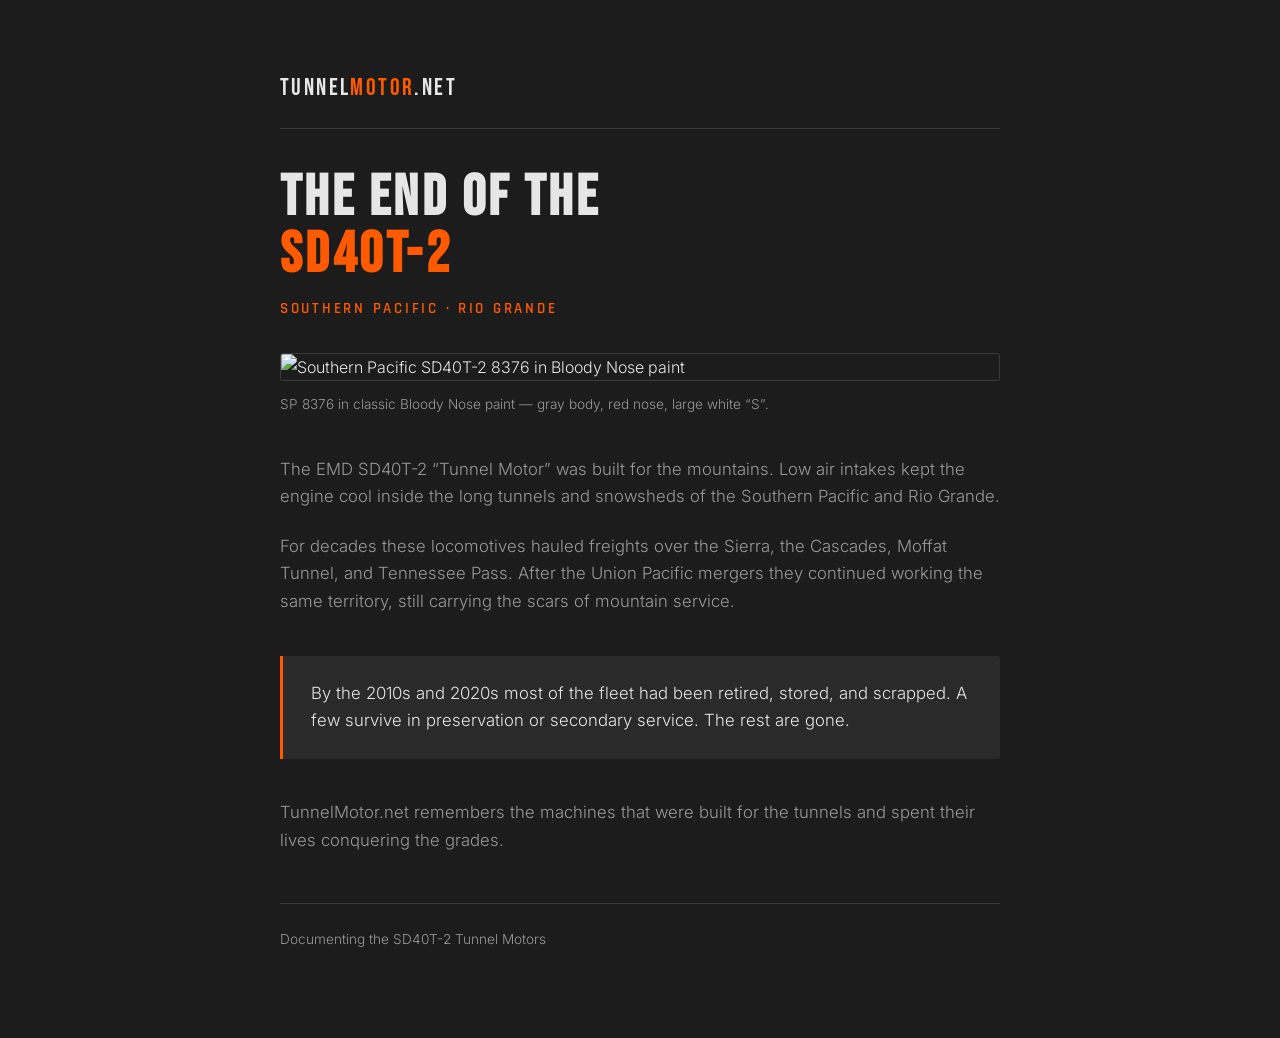
==== index.html @ 35911f96 "Update index.html" ====
<!DOCTYPE html>
<html lang="en">
<head>
  <meta charset="UTF-8">
  <meta name="viewport" content="width=device-width, initial-scale=1.0">
  <title>TunnelMotor.net — The End of the SD40T-2</title>
  <link rel="preconnect" href="https://fonts.googleapis.com">
  <link rel="preconnect" href="https://fonts.gstatic.com" crossorigin>
  <link href="https://fonts.googleapis.com/css2?family=Bebas+Neue&family=Rajdhani:wght@500;600;700&family=Inter:wght@300;400&display=swap" rel="stylesheet">
  <style>
    :root {
      --bg: #1c1c1c;
      --surface: #2a2a2a;
      --orange: #ff5a00;
      --text: #e6e6e6;
      --muted: #999;
      --border: #3a3a3a;
    }

    * {
      margin: 0;
      padding: 0;
      box-sizing: border-box;
    }

    body {
      background: var(--bg);
      color: var(--text);
      font-family: 'Inter', system-ui, sans-serif;
      font-weight: 300;
      line-height: 1.65;
      min-height: 100vh;
    }

    .speed {
      font-family: 'Bebas Neue', sans-serif;
      text-transform: uppercase;
      letter-spacing: 0.06em;
    }

    .container {
      width: min(720px, 90%);
      margin: 0 auto;
      padding: 3rem 0 4rem;
    }

    header {
      border-bottom: 1px solid var(--border);
      padding: 1.25rem 0;
      margin-bottom: 2.5rem;
    }

    .logo {
      font-family: 'Bebas Neue', sans-serif;
      font-size: 1.5rem;
      letter-spacing: 0.1em;
      color: var(--text);
      text-decoration: none;
    }

    .logo span {
      color: var(--orange);
    }

    h1 {
      font-size: clamp(2.4rem, 7vw, 3.6rem);
      line-height: 1;
      margin-bottom: 0.75rem;
    }

    h1 span {
      color: var(--orange);
    }

    .subtitle {
      font-family: 'Rajdhani', sans-serif;
      font-weight: 600;
      font-size: 0.95rem;
      letter-spacing: 0.18em;
      text-transform: uppercase;
      color: var(--orange);
      margin-bottom: 2rem;
    }

    .photo {
      width: 100%;
      border-radius: 3px;
      border: 1px solid var(--border);
      margin-bottom: 0.75rem;
      display: block;
    }

    .caption {
      font-size: 0.85rem;
      color: var(--muted);
      margin-bottom: 2.5rem;
    }

    p {
      color: var(--muted);
      margin-bottom: 1.35rem;
      font-size: 1.05rem;
    }

    .highlight {
      background: var(--surface);
      border-left: 3px solid var(--orange);
      padding: 1.5rem 1.75rem;
      margin: 2.5rem 0;
      border-radius: 0 3px 3px 0;
    }

    .highlight p {
      margin-bottom: 0;
      color: var(--text);
    }

    footer {
      border-top: 1px solid var(--border);
      padding: 1.5rem 0;
      margin-top: 3rem;
      font-size: 0.85rem;
      color: var(--muted);
    }
  </style>
</head>
<body>

  <div class="container">
    <header>
      <a href="/" class="logo">TUNNEL<span>MOTOR</span>.NET</a>
    </header>

    <h1 class="speed">The End of the<br><span>SD40T-2</span></h1>
    <p class="subtitle">Southern Pacific · Rio Grande</p>

    <img 
      src="38826932965_bf38ace0c2_b.jpg" 
      alt="Southern Pacific SD40T-2 8376 in Bloody Nose paint" 
      class="photo"
    >
    <p class="caption">SP 8376 in classic Bloody Nose paint — gray body, red nose, large white “S”.</p>

    <p>
      The EMD SD40T-2 “Tunnel Motor” was built for the mountains. 
      Low air intakes kept the engine cool inside the long tunnels and snowsheds 
      of the Southern Pacific and Rio Grande.
    </p>

    <p>
      For decades these locomotives hauled freights over the Sierra, the Cascades, 
      Moffat Tunnel, and Tennessee Pass. After the Union Pacific mergers they 
      continued working the same territory, still carrying the scars of mountain service.
    </p>

    <div class="highlight">
      <p>
        By the 2010s and 2020s most of the fleet had been retired, stored, and scrapped. 
        A few survive in preservation or secondary service. The rest are gone.
      </p>
    </div>

    <p>
      TunnelMotor.net remembers the machines that were built for the tunnels 
      and spent their lives conquering the grades.
    </p>

    <footer>
      Documenting the SD40T-2 Tunnel Motors
    </footer>
  </div>

</body>
</html>
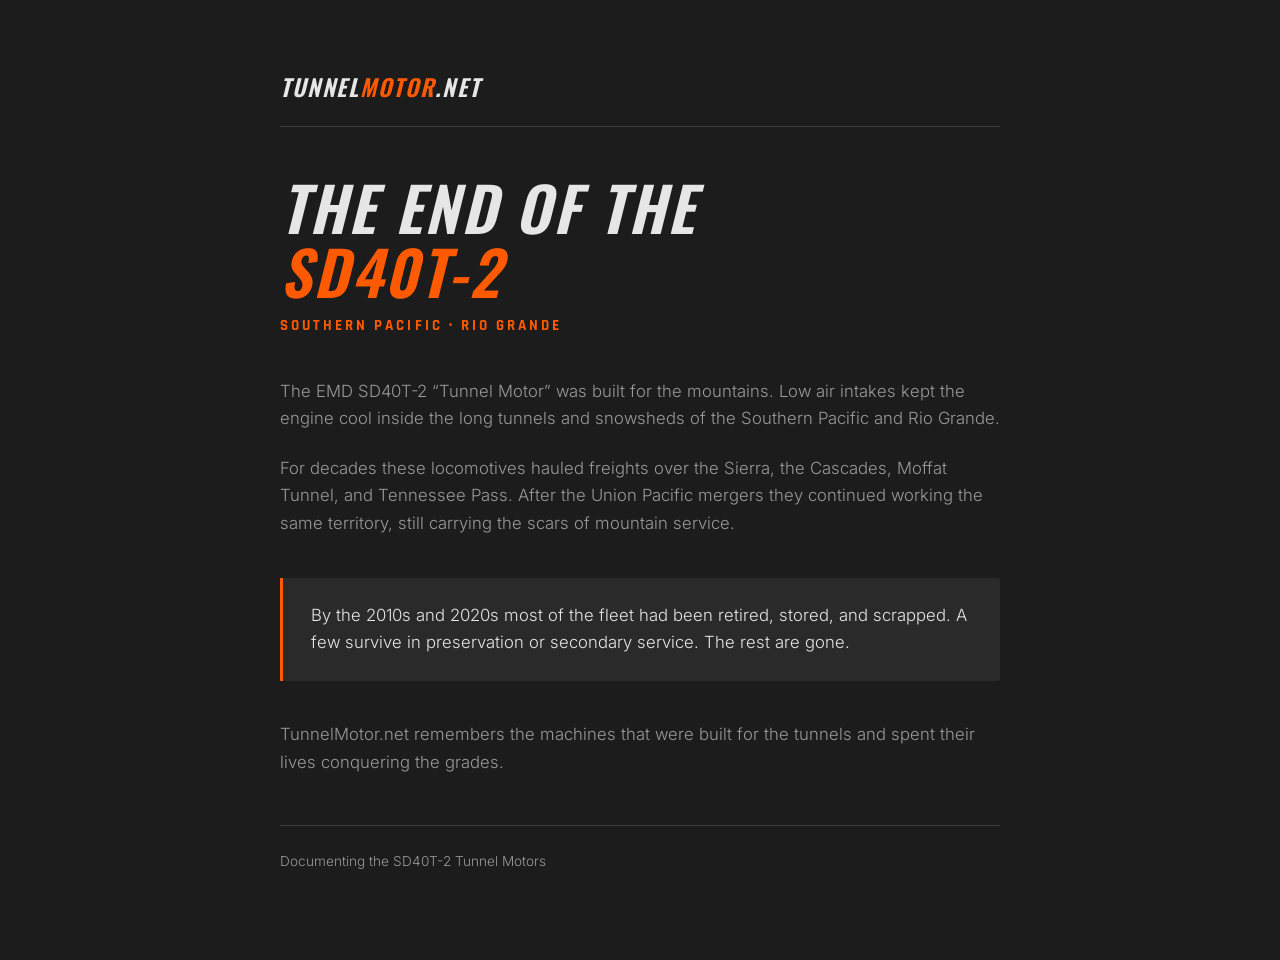
==== commit 2d4b72f3: "Update index.html" ====
--- a/index.html
+++ b/index.html
@@ -6,7 +6,7 @@
   <title>TunnelMotor.net — The End of the SD40T-2</title>
   <link rel="preconnect" href="https://fonts.googleapis.com">
   <link rel="preconnect" href="https://fonts.gstatic.com" crossorigin>
-  <link href="https://fonts.googleapis.com/css2?family=Bebas+Neue&family=Rajdhani:wght@500;600;700&family=Inter:wght@300;400&display=swap" rel="stylesheet">
+  <link href="https://fonts.googleapis.com/css2?family=Oswald:wght@500;600;700&family=Rajdhani:wght@600;700&family=Inter:wght@300;400&display=swap" rel="stylesheet">
   <style>
     :root {
       --bg: #1c1c1c;
@@ -32,10 +32,13 @@
       min-height: 100vh;
     }
 
+    /* SP / Rio Grande style speed lettering */
     .speed {
-      font-family: 'Bebas Neue', sans-serif;
+      font-family: 'Oswald', sans-serif;
+      font-weight: 600;
       text-transform: uppercase;
-      letter-spacing: 0.06em;
+      letter-spacing: 0.04em;
+      font-style: italic;
     }
 
     .container {
@@ -47,13 +50,16 @@
     header {
       border-bottom: 1px solid var(--border);
       padding: 1.25rem 0;
-      margin-bottom: 2.5rem;
+      margin-bottom: 3rem;
     }
 
     .logo {
-      font-family: 'Bebas Neue', sans-serif;
-      font-size: 1.5rem;
-      letter-spacing: 0.1em;
+      font-family: 'Oswald', sans-serif;
+      font-weight: 600;
+      font-size: 1.45rem;
+      letter-spacing: 0.08em;
+      font-style: italic;
+      text-transform: uppercase;
       color: var(--text);
       text-decoration: none;
     }
@@ -63,9 +69,9 @@
     }
 
     h1 {
-      font-size: clamp(2.4rem, 7vw, 3.6rem);
-      line-height: 1;
-      margin-bottom: 0.75rem;
+      font-size: clamp(2.6rem, 8vw, 3.8rem);
+      line-height: 1.05;
+      margin-bottom: 0.6rem;
     }
 
     h1 span {
@@ -74,25 +80,11 @@
 
     .subtitle {
       font-family: 'Rajdhani', sans-serif;
-      font-weight: 600;
+      font-weight: 700;
       font-size: 0.95rem;
-      letter-spacing: 0.18em;
+      letter-spacing: 0.2em;
       text-transform: uppercase;
       color: var(--orange);
-      margin-bottom: 2rem;
-    }
-
-    .photo {
-      width: 100%;
-      border-radius: 3px;
-      border: 1px solid var(--border);
-      margin-bottom: 0.75rem;
-      display: block;
-    }
-
-    .caption {
-      font-size: 0.85rem;
-      color: var(--muted);
       margin-bottom: 2.5rem;
     }
 
@@ -128,18 +120,11 @@
 
   <div class="container">
     <header>
-      <a href="/" class="logo">TUNNEL<span>MOTOR</span>.NET</a>
+      <a href="/" class="logo">Tunnel<span>Motor</span>.net</a>
     </header>
 
     <h1 class="speed">The End of the<br><span>SD40T-2</span></h1>
     <p class="subtitle">Southern Pacific · Rio Grande</p>
-
-    <img 
-      src="38826932965_bf38ace0c2_b.jpg" 
-      alt="Southern Pacific SD40T-2 8376 in Bloody Nose paint" 
-      class="photo"
-    >
-    <p class="caption">SP 8376 in classic Bloody Nose paint — gray body, red nose, large white “S”.</p>
 
     <p>
       The EMD SD40T-2 “Tunnel Motor” was built for the mountains. 
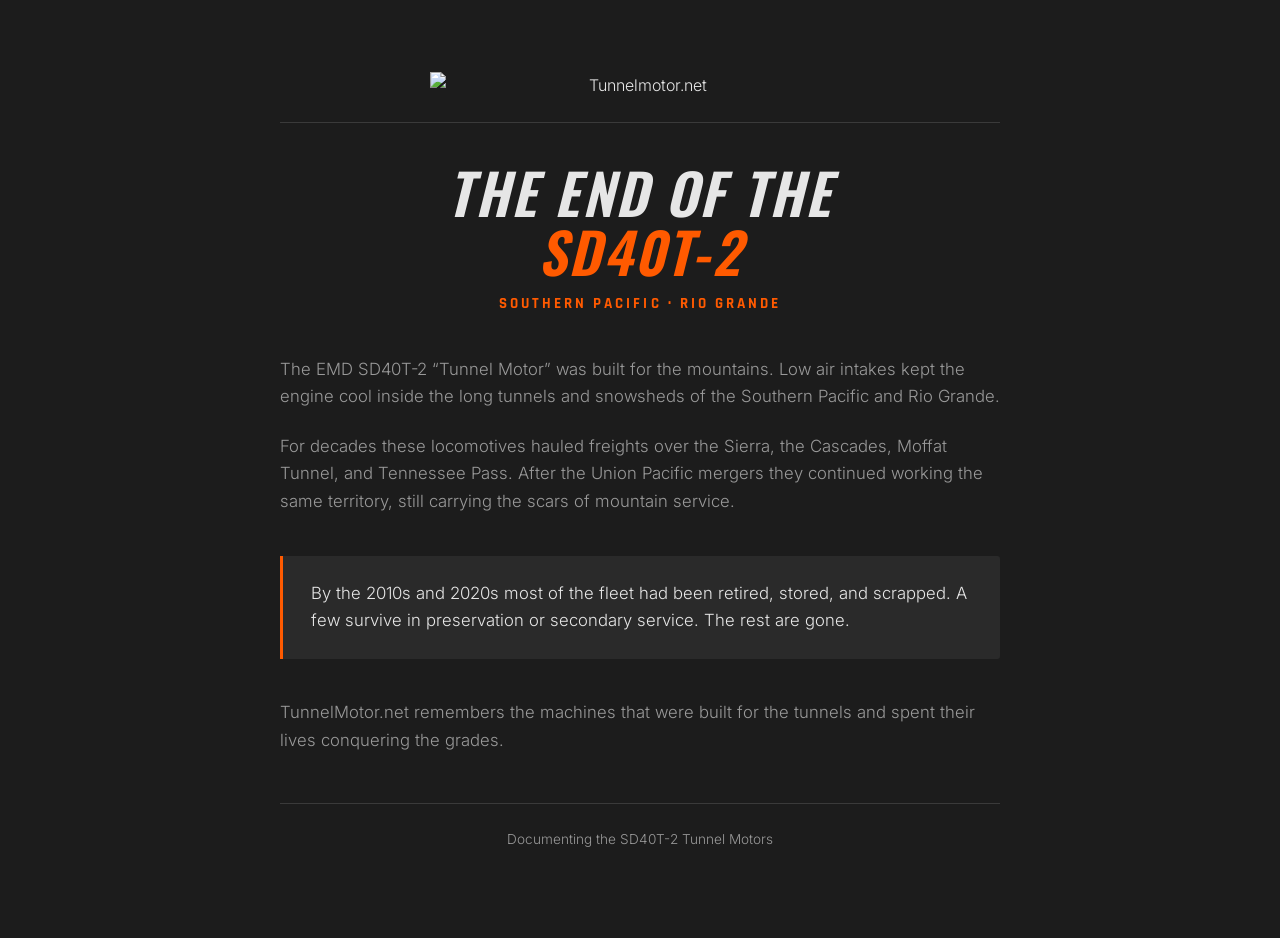
==== commit 6453babc: "Update index.html" ====
--- a/index.html
+++ b/index.html
@@ -32,7 +32,6 @@
       min-height: 100vh;
     }
 
-    /* SP / Rio Grande style speed lettering */
     .speed {
       font-family: 'Oswald', sans-serif;
       font-weight: 600;
@@ -49,29 +48,24 @@
 
     header {
       border-bottom: 1px solid var(--border);
-      padding: 1.25rem 0;
-      margin-bottom: 3rem;
+      padding: 1.5rem 0;
+      margin-bottom: 2.5rem;
+      text-align: center;
     }
 
     .logo {
-      font-family: 'Oswald', sans-serif;
-      font-weight: 600;
-      font-size: 1.45rem;
-      letter-spacing: 0.08em;
-      font-style: italic;
-      text-transform: uppercase;
-      color: var(--text);
-      text-decoration: none;
-    }
-
-    .logo span {
-      color: var(--orange);
+      max-width: 420px;
+      width: 100%;
+      height: auto;
+      display: block;
+      margin: 0 auto;
     }
 
     h1 {
-      font-size: clamp(2.6rem, 8vw, 3.8rem);
+      font-size: clamp(2.4rem, 7vw, 3.5rem);
       line-height: 1.05;
       margin-bottom: 0.6rem;
+      text-align: center;
     }
 
     h1 span {
@@ -86,6 +80,7 @@
       text-transform: uppercase;
       color: var(--orange);
       margin-bottom: 2.5rem;
+      text-align: center;
     }
 
     p {
@@ -113,6 +108,7 @@
       margin-top: 3rem;
       font-size: 0.85rem;
       color: var(--muted);
+      text-align: center;
     }
   </style>
 </head>
@@ -120,7 +116,11 @@
 
   <div class="container">
     <header>
-      <a href="/" class="logo">Tunnel<span>Motor</span>.net</a>
+      <img 
+        src="file_00000000dd2081f5b18fb14b861a7979.png" 
+        alt="Tunnelmotor.net" 
+        class="logo"
+      >
     </header>
 
     <h1 class="speed">The End of the<br><span>SD40T-2</span></h1>
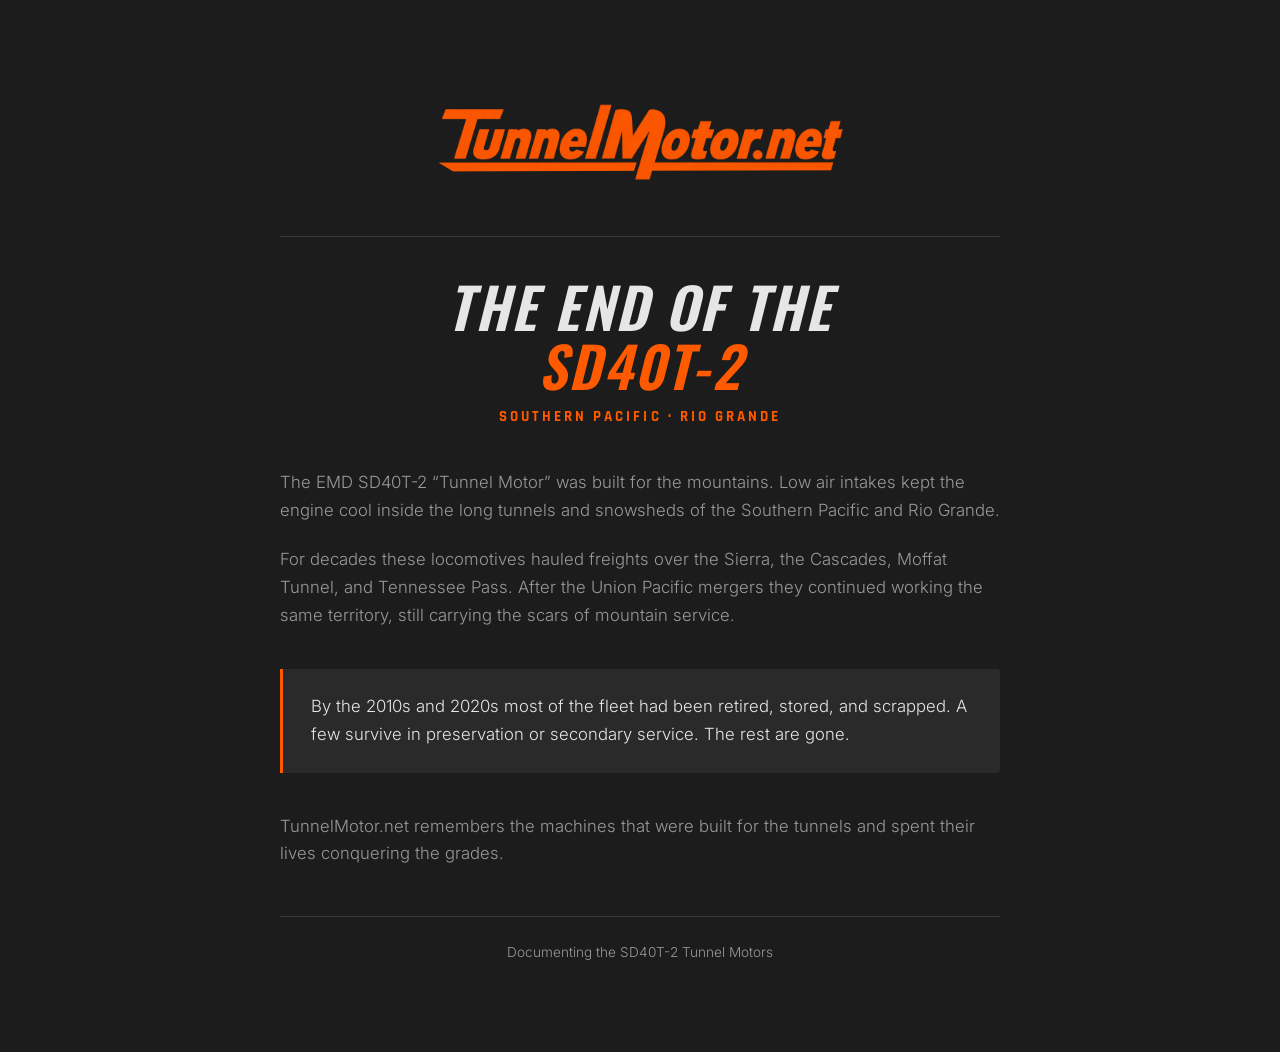
==== commit d3a41725: "Update index.html" ====
--- a/index.html
+++ b/index.html
@@ -117,7 +117,7 @@
   <div class="container">
     <header>
       <img 
-        src="file_00000000dd2081f5b18fb14b861a7979.png" 
+        src="file_000000004ef481f5878678eb40c24246.png" 
         alt="Tunnelmotor.net" 
         class="logo"
       >
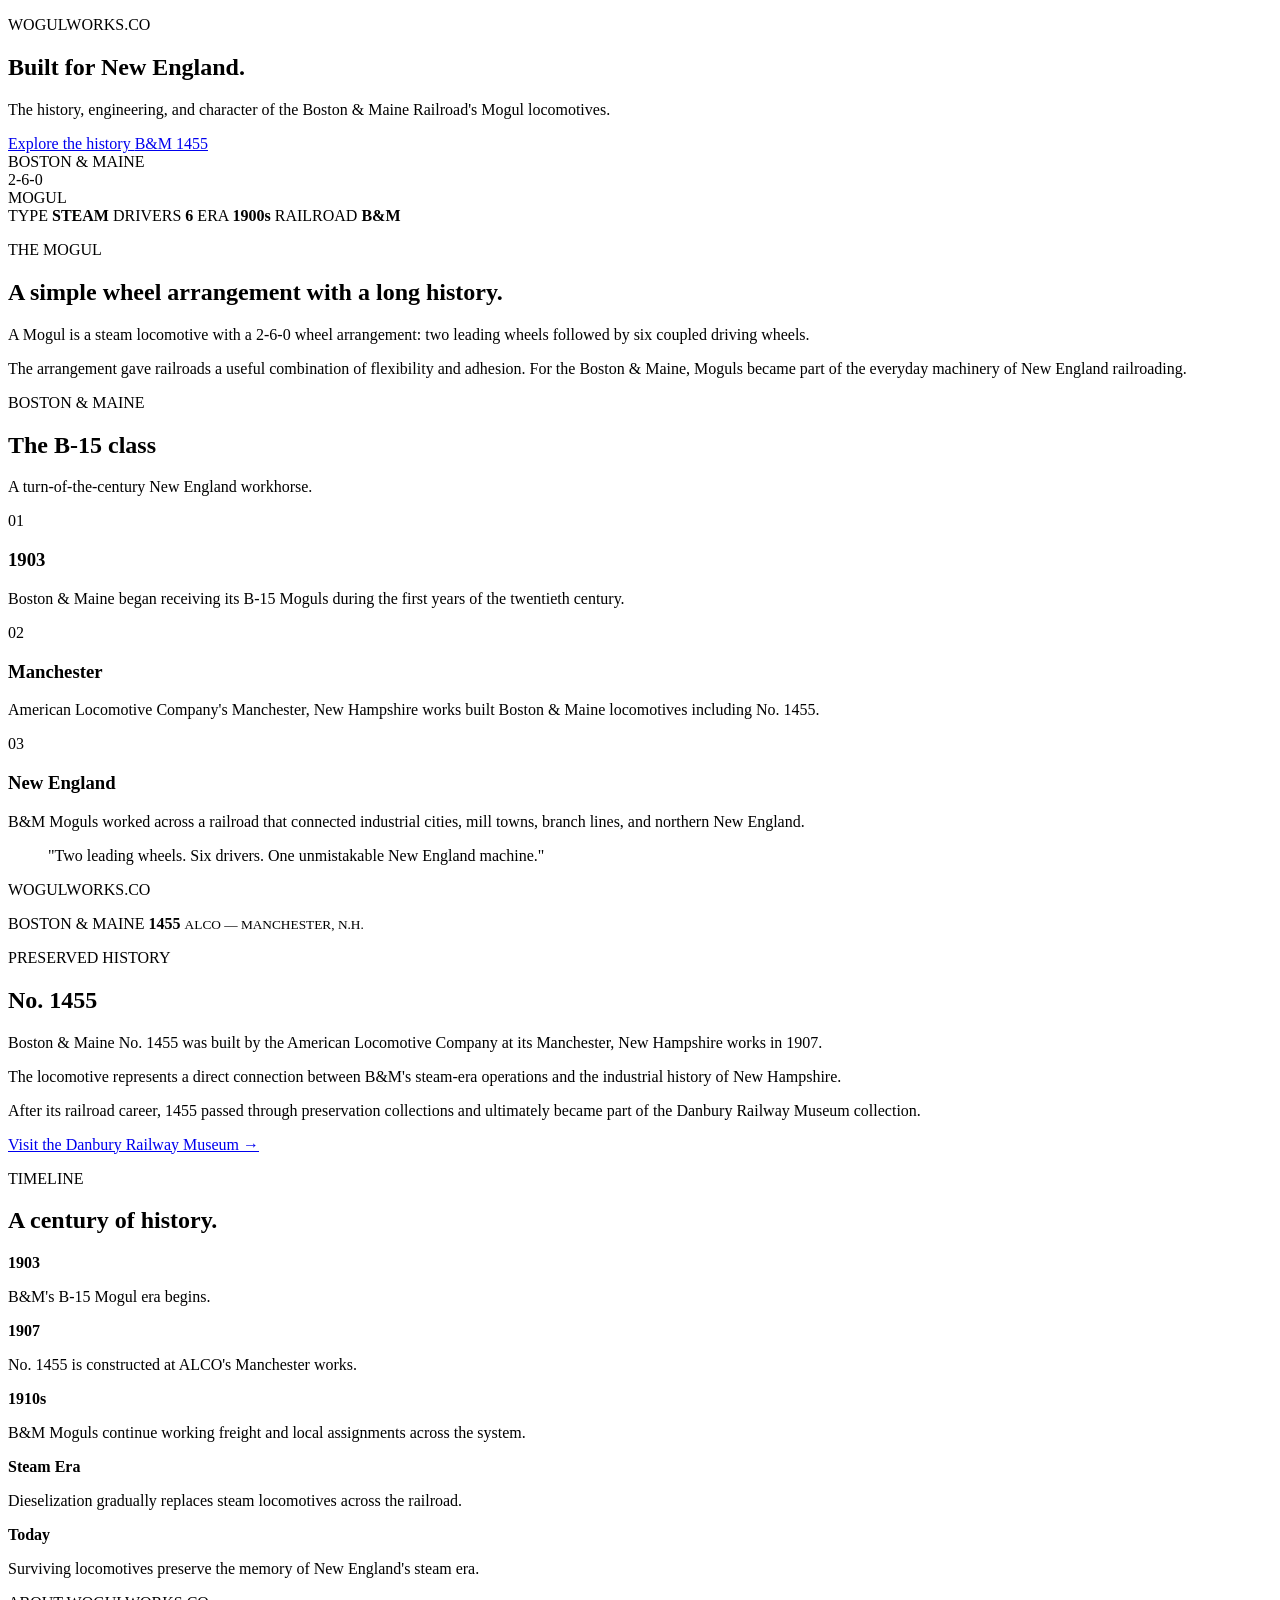
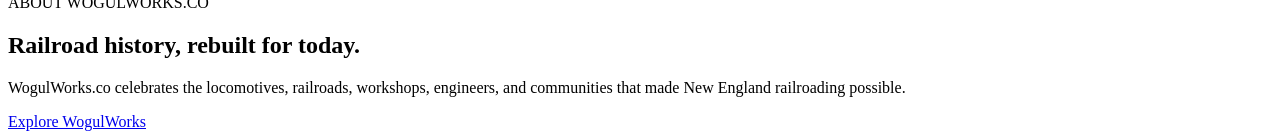
==== commit e2674cee: "Update index.html" ====
--- a/index.html
+++ b/index.html
@@ -1,159 +1,427 @@
 <!DOCTYPE html>
 <html lang="en">
 <head>
+    <script async src="https://pagead2.googlesyndication.com/pagead/js/adsbygoogle.js?client=ca-pub-9547540451768383"
+     crossorigin="anonymous"></script>
   <meta charset="UTF-8">
   <meta name="viewport" content="width=device-width, initial-scale=1.0">
-  <title>TunnelMotor.net — The End of the SD40T-2</title>
-  <link rel="preconnect" href="https://fonts.googleapis.com">
-  <link rel="preconnect" href="https://fonts.gstatic.com" crossorigin>
-  <link href="https://fonts.googleapis.com/css2?family=Oswald:wght@500;600;700&family=Rajdhani:wght@600;700&family=Inter:wght@300;400&display=swap" rel="stylesheet">
-  <style>
-    :root {
-      --bg: #1c1c1c;
-      --surface: #2a2a2a;
-      --orange: #ff5a00;
-      --text: #e6e6e6;
-      --muted: #999;
-      --border: #3a3a3a;
-    }
-
-    * {
-      margin: 0;
-      padding: 0;
-      box-sizing: border-box;
-    }
-
-    body {
-      background: var(--bg);
-      color: var(--text);
-      font-family: 'Inter', system-ui, sans-serif;
-      font-weight: 300;
-      line-height: 1.65;
-      min-height: 100vh;
-    }
-
-    .speed {
-      font-family: 'Oswald', sans-serif;
-      font-weight: 600;
-      text-transform: uppercase;
-      letter-spacing: 0.04em;
-      font-style: italic;
-    }
-
-    .container {
-      width: min(720px, 90%);
-      margin: 0 auto;
-      padding: 3rem 0 4rem;
-    }
-
-    header {
-      border-bottom: 1px solid var(--border);
-      padding: 1.5rem 0;
-      margin-bottom: 2.5rem;
-      text-align: center;
-    }
-
-    .logo {
-      max-width: 420px;
-      width: 100%;
-      height: auto;
-      display: block;
-      margin: 0 auto;
-    }
-
-    h1 {
-      font-size: clamp(2.4rem, 7vw, 3.5rem);
-      line-height: 1.05;
-      margin-bottom: 0.6rem;
-      text-align: center;
-    }
-
-    h1 span {
-      color: var(--orange);
-    }
-
-    .subtitle {
-      font-family: 'Rajdhani', sans-serif;
-      font-weight: 700;
-      font-size: 0.95rem;
-      letter-spacing: 0.2em;
-      text-transform: uppercase;
-      color: var(--orange);
-      margin-bottom: 2.5rem;
-      text-align: center;
-    }
-
-    p {
-      color: var(--muted);
-      margin-bottom: 1.35rem;
-      font-size: 1.05rem;
-    }
-
-    .highlight {
-      background: var(--surface);
-      border-left: 3px solid var(--orange);
-      padding: 1.5rem 1.75rem;
-      margin: 2.5rem 0;
-      border-radius: 0 3px 3px 0;
-    }
-
-    .highlight p {
-      margin-bottom: 0;
-      color: var(--text);
-    }
-
-    footer {
-      border-top: 1px solid var(--border);
-      padding: 1.5rem 0;
-      margin-top: 3rem;
-      font-size: 0.85rem;
-      color: var(--muted);
-      text-align: center;
-    }
-  </style>
+
+  <meta
+    name="description"
+    content="WogulWorks.co — Boston & Maine Moguls, New England railroad history, and the craft of steam."
+  >
+
+  <title>WogulWorks.co | Boston & Maine Moguls</title>
+
+  <link rel="stylesheet" href="style.css">
 </head>
+
 <body>
 
-  <div class="container">
-    <header>
-      <img 
-        src="file_000000004ef481f5878678eb40c24246.png" 
-        alt="Tunnelmotor.net" 
-        class="logo"
-      >
-    </header>
-
-    <h1 class="speed">The End of the<br><span>SD40T-2</span></h1>
-    <p class="subtitle">Southern Pacific · Rio Grande</p>
-
-    <p>
-      The EMD SD40T-2 “Tunnel Motor” was built for the mountains. 
-      Low air intakes kept the engine cool inside the long tunnels and snowsheds 
-      of the Southern Pacific and Rio Grande.
-    </p>
-
-    <p>
-      For decades these locomotives hauled freights over the Sierra, the Cascades, 
-      Moffat Tunnel, and Tennessee Pass. After the Union Pacific mergers they 
-      continued working the same territory, still carrying the scars of mountain service.
-    </p>
-
-    <div class="highlight">
-      <p>
-        By the 2010s and 2020s most of the fleet had been retired, stored, and scrapped. 
-        A few survive in preservation or secondary service. The rest are gone.
-      </p>
-    </div>
-
-    <p>
-      TunnelMotor.net remembers the machines that were built for the tunnels 
-      and spent their lives conquering the grades.
-    </p>
-
-    <footer>
-      Documenting the SD40T-2 Tunnel Motors
-    </footer>
-  </div>
+  <div id="site-header"></div>
+
+  <main>
+
+    <section class="hero">
+
+      <div class="hero-inner container">
+
+        <div class="hero-copy">
+
+          <p class="eyebrow">WOGULWORKS.CO</p>
+
+          <h1>
+            Built for
+            <span>New England.</span>
+          </h1>
+
+          <p class="hero-description">
+            The history, engineering, and character of the
+            Boston & Maine Railroad's Mogul locomotives.
+          </p>
+
+          <div class="hero-actions">
+
+            <a href="#history" class="button">
+              Explore the history
+            </a>
+
+            <a href="#1455" class="button secondary">
+              B&M 1455
+            </a>
+
+          </div>
+
+        </div>
+
+        <div class="hero-spec">
+
+          <div class="spec-header">
+            BOSTON & MAINE
+          </div>
+
+          <div class="wheel-arrangement">
+            2-6-0
+          </div>
+
+          <div class="spec-name">
+            MOGUL
+          </div>
+
+          <div class="spec-rule"></div>
+
+          <div class="spec-grid">
+
+            <span>TYPE</span>
+            <strong>STEAM</strong>
+
+            <span>DRIVERS</span>
+            <strong>6</strong>
+
+            <span>ERA</span>
+            <strong>1900s</strong>
+
+            <span>RAILROAD</span>
+            <strong>B&M</strong>
+
+          </div>
+
+        </div>
+
+      </div>
+
+    </section>
+
+
+    <section class="intro section">
+
+      <div class="container intro-grid">
+
+        <div>
+
+          <p class="eyebrow">THE MOGUL</p>
+
+          <h2>
+            A simple wheel arrangement
+            with a long history.
+          </h2>
+
+        </div>
+
+        <div class="intro-copy">
+
+          <p>
+            A Mogul is a steam locomotive with a 2-6-0
+            wheel arrangement: two leading wheels followed
+            by six coupled driving wheels.
+          </p>
+
+          <p>
+            The arrangement gave railroads a useful
+            combination of flexibility and adhesion.
+            For the Boston & Maine, Moguls became part
+            of the everyday machinery of New England
+            railroading.
+          </p>
+
+        </div>
+
+      </div>
+
+    </section>
+
+
+    <section class="history section" id="history">
+
+      <div class="container">
+
+        <div class="section-heading">
+
+          <p class="eyebrow">BOSTON & MAINE</p>
+
+          <h2>
+            The B-15 class
+          </h2>
+
+          <p>
+            A turn-of-the-century New England workhorse.
+          </p>
+
+        </div>
+
+
+        <div class="cards">
+
+          <article class="card">
+
+            <div class="card-number">
+              01
+            </div>
+
+            <h3>
+              1903
+            </h3>
+
+            <p>
+              Boston & Maine began receiving its B-15
+              Moguls during the first years of the
+              twentieth century.
+            </p>
+
+          </article>
+
+
+          <article class="card">
+
+            <div class="card-number">
+              02
+            </div>
+
+            <h3>
+              Manchester
+            </h3>
+
+            <p>
+              American Locomotive Company's Manchester,
+              New Hampshire works built Boston & Maine
+              locomotives including No. 1455.
+            </p>
+
+          </article>
+
+
+          <article class="card">
+
+            <div class="card-number">
+              03
+            </div>
+
+            <h3>
+              New England
+            </h3>
+
+            <p>
+              B&M Moguls worked across a railroad that
+              connected industrial cities, mill towns,
+              branch lines, and northern New England.
+            </p>
+
+          </article>
+
+        </div>
+
+      </div>
+
+    </section>
+
+
+    <section class="quote-section">
+
+      <div class="container">
+
+        <blockquote>
+          "Two leading wheels.
+          Six drivers.
+          One unmistakable New England machine."
+        </blockquote>
+
+        <p>
+          WOGULWORKS.CO
+        </p>
+
+      </div>
+
+    </section>
+
+
+    <section class="locomotive section" id="1455">
+
+      <div class="container locomotive-grid">
+
+        <div class="number-plate">
+
+          <span>BOSTON & MAINE</span>
+
+          <strong>1455</strong>
+
+          <small>
+            ALCO — MANCHESTER, N.H.
+          </small>
+
+        </div>
+
+
+        <div class="locomotive-copy">
+
+          <p class="eyebrow">
+            PRESERVED HISTORY
+          </p>
+
+          <h2>
+            No. 1455
+          </h2>
+
+          <p>
+            Boston & Maine No. 1455 was built by the
+            American Locomotive Company at its Manchester,
+            New Hampshire works in 1907.
+          </p>
+
+          <p>
+            The locomotive represents a direct connection
+            between B&M's steam-era operations and the
+            industrial history of New Hampshire.
+          </p>
+
+          <p>
+            After its railroad career, 1455 passed through
+            preservation collections and ultimately became
+            part of the Danbury Railway Museum collection.
+          </p>
+
+          <a
+            class="text-link"
+            href="https://www.danburyrail.org/locomotives"
+            target="_blank"
+            rel="noopener"
+          >
+            Visit the Danbury Railway Museum →
+          </a>
+
+        </div>
+
+      </div>
+
+    </section>
+
+
+    <section class="timeline section">
+
+      <div class="container">
+
+        <div class="section-heading">
+
+          <p class="eyebrow">
+            TIMELINE
+          </p>
+
+          <h2>
+            A century of history.
+          </h2>
+
+        </div>
+
+
+        <div class="timeline">
+
+          <div class="timeline-row">
+
+            <strong>1903</strong>
+
+            <span></span>
+
+            <p>
+              B&M's B-15 Mogul era begins.
+            </p>
+
+          </div>
+
+
+          <div class="timeline-row">
+
+            <strong>1907</strong>
+
+            <span></span>
+
+            <p>
+              No. 1455 is constructed at
+              ALCO's Manchester works.
+            </p>
+
+          </div>
+
+
+          <div class="timeline-row">
+
+            <strong>1910s</strong>
+
+            <span></span>
+
+            <p>
+              B&M Moguls continue working freight
+              and local assignments across the system.
+            </p>
+
+          </div>
+
+
+          <div class="timeline-row">
+
+            <strong>Steam Era</strong>
+
+            <span></span>
+
+            <p>
+              Dieselization gradually replaces
+              steam locomotives across the railroad.
+            </p>
+
+          </div>
+
+
+          <div class="timeline-row">
+
+            <strong>Today</strong>
+
+            <span></span>
+
+            <p>
+              Surviving locomotives preserve the
+              memory of New England's steam era.
+            </p>
+
+          </div>
+
+        </div>
+
+      </div>
+
+    </section>
+
+
+    <section class="about section" id="about">
+
+      <div class="container about-box">
+
+        <p class="eyebrow">
+          ABOUT WOGULWORKS.CO
+        </p>
+
+        <h2>
+          Railroad history,
+          rebuilt for today.
+        </h2>
+
+        <p>
+          WogulWorks.co celebrates the locomotives,
+          railroads, workshops, engineers, and communities
+          that made New England railroading possible.
+        </p>
+
+        <a href="#history" class="button">
+          Explore WogulWorks
+        </a>
+
+      </div>
+
+    </section>
+
+  </main>
+
+
+  <div id="site-footer"></div>
+
+  <script src="script.js"></script>
 
 </body>
 </html>
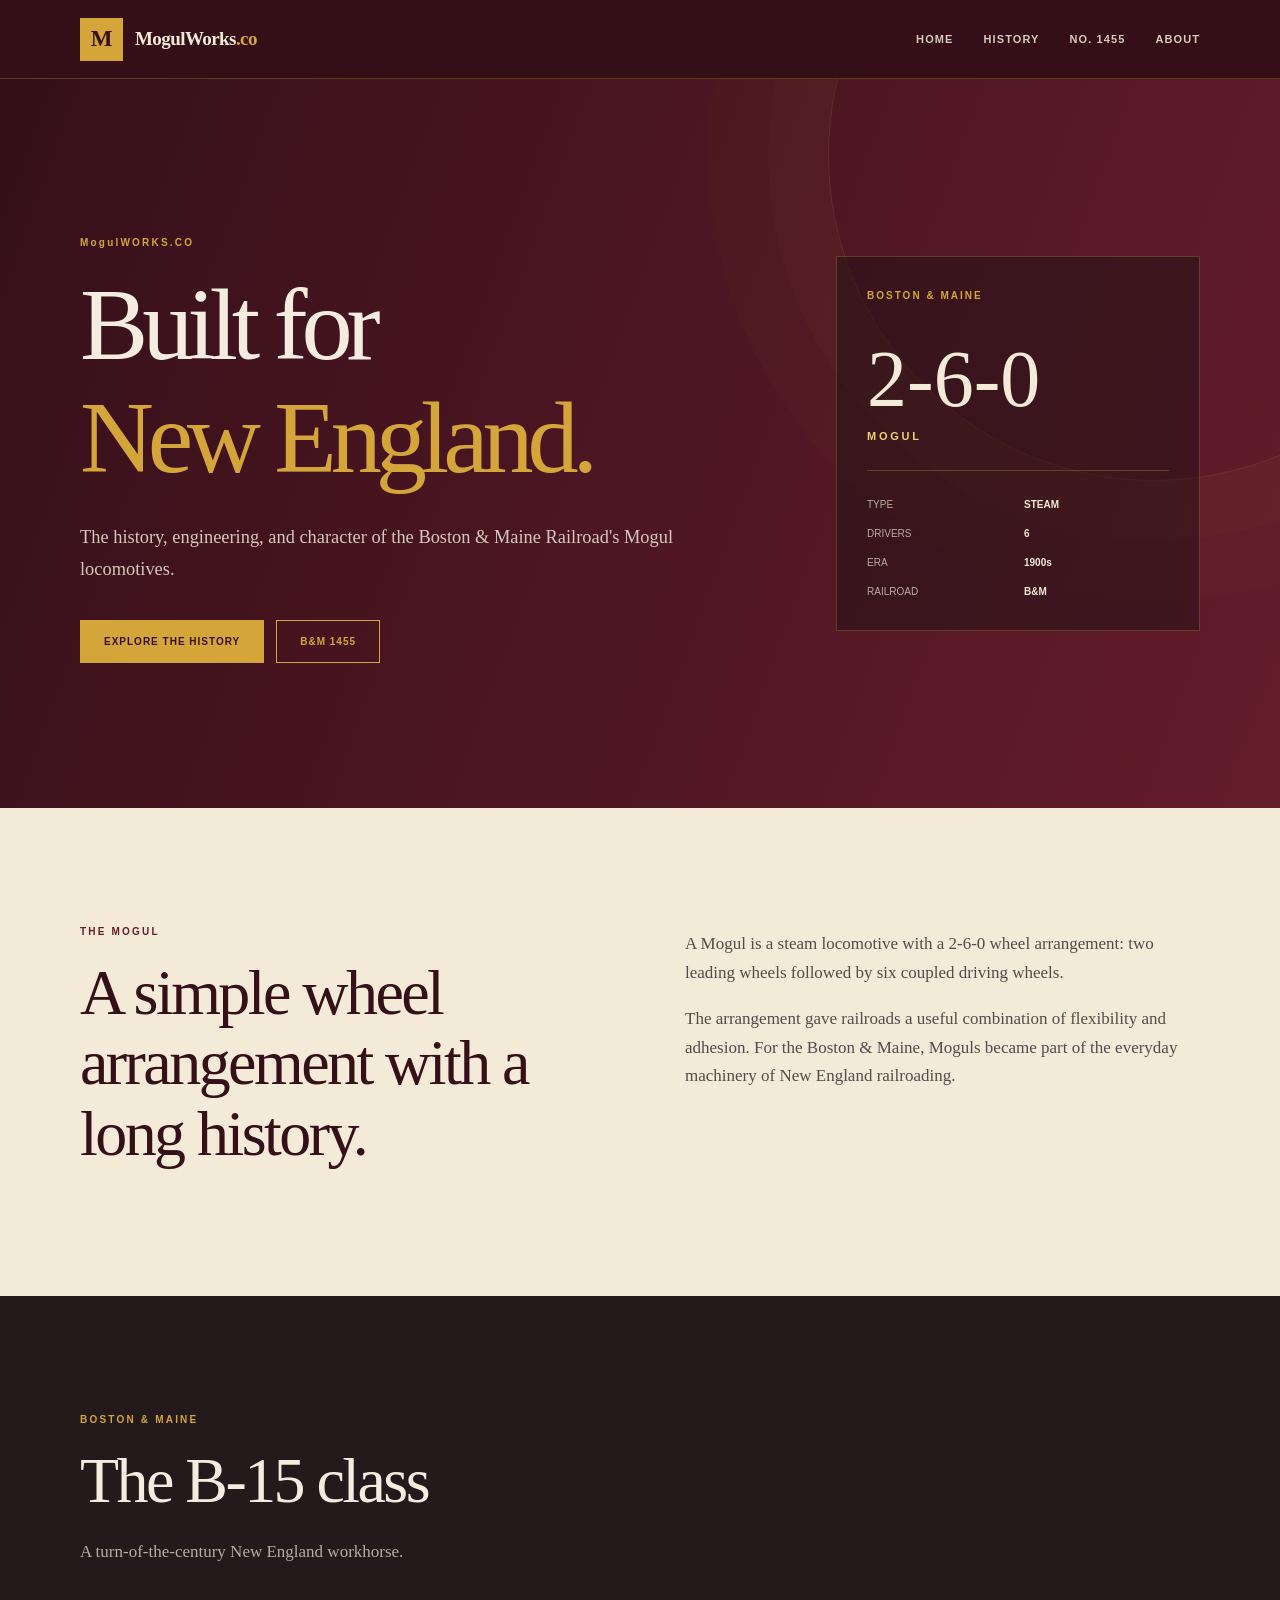
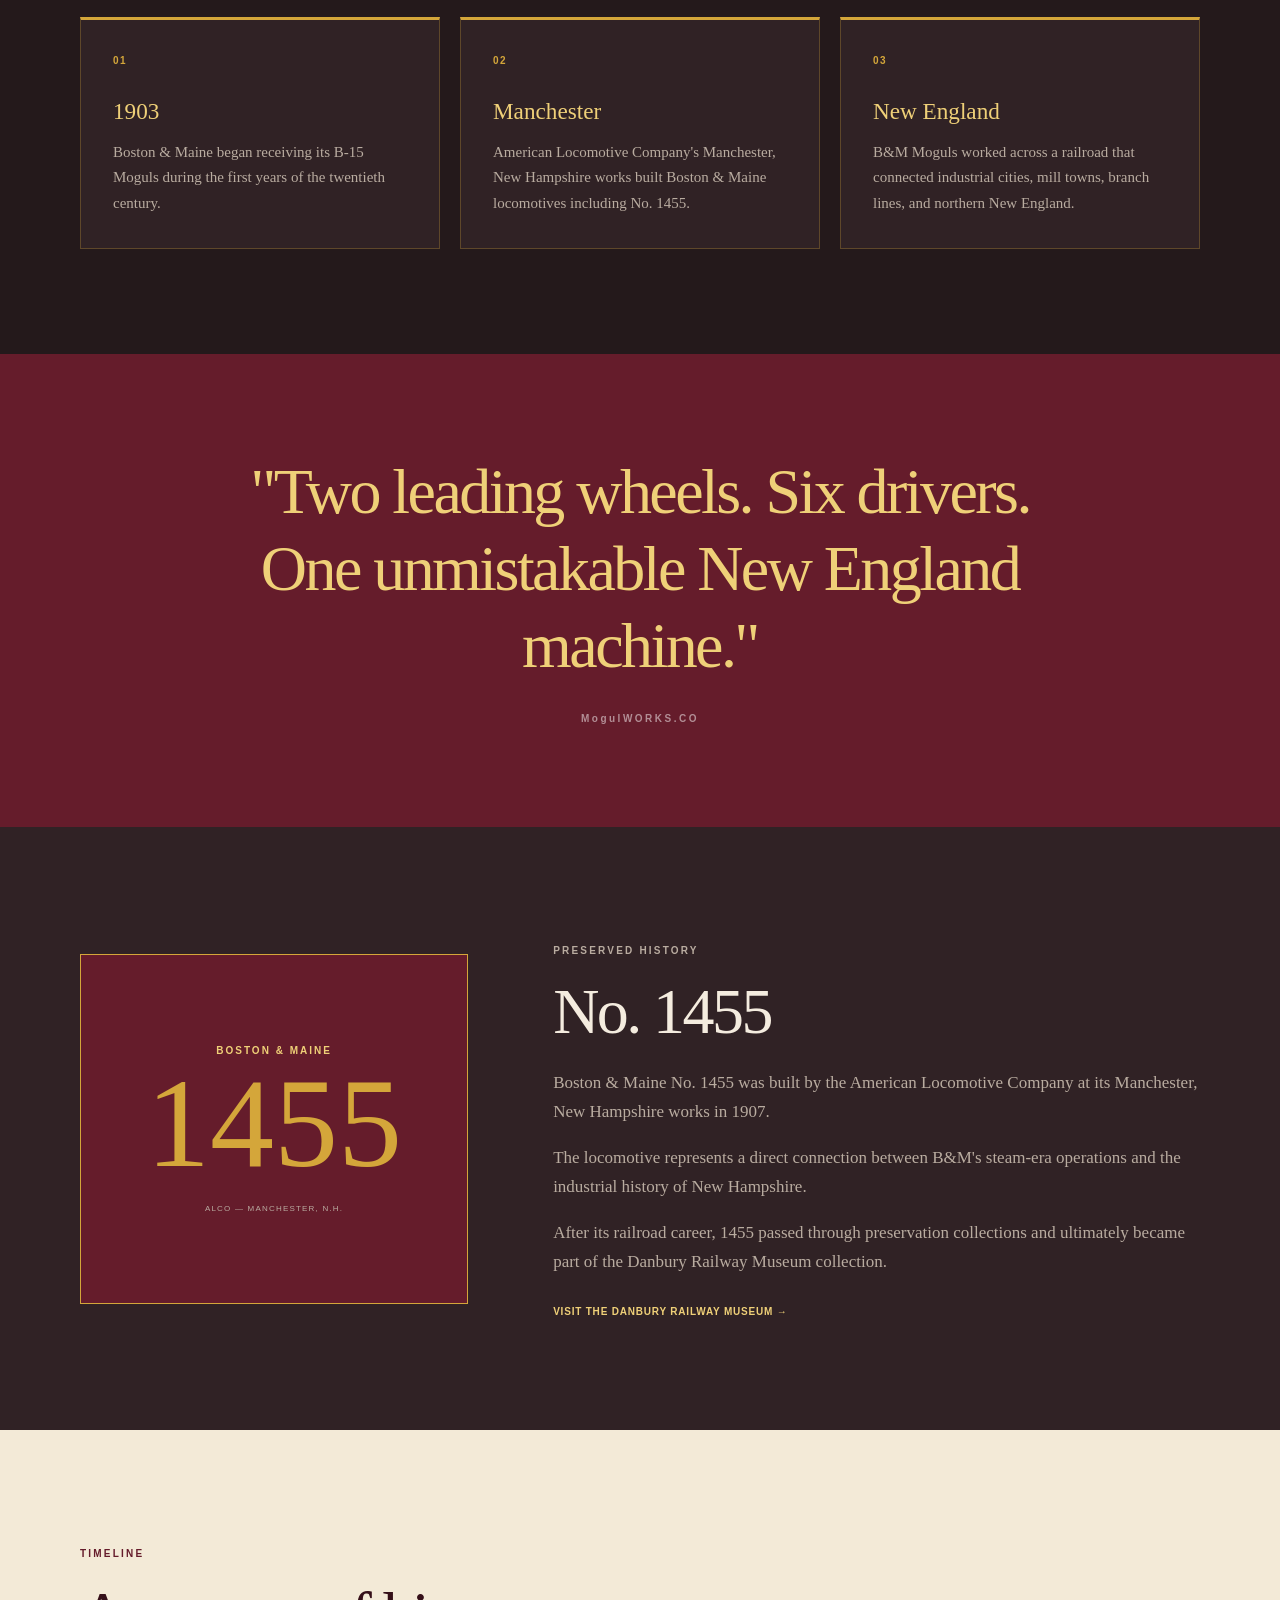
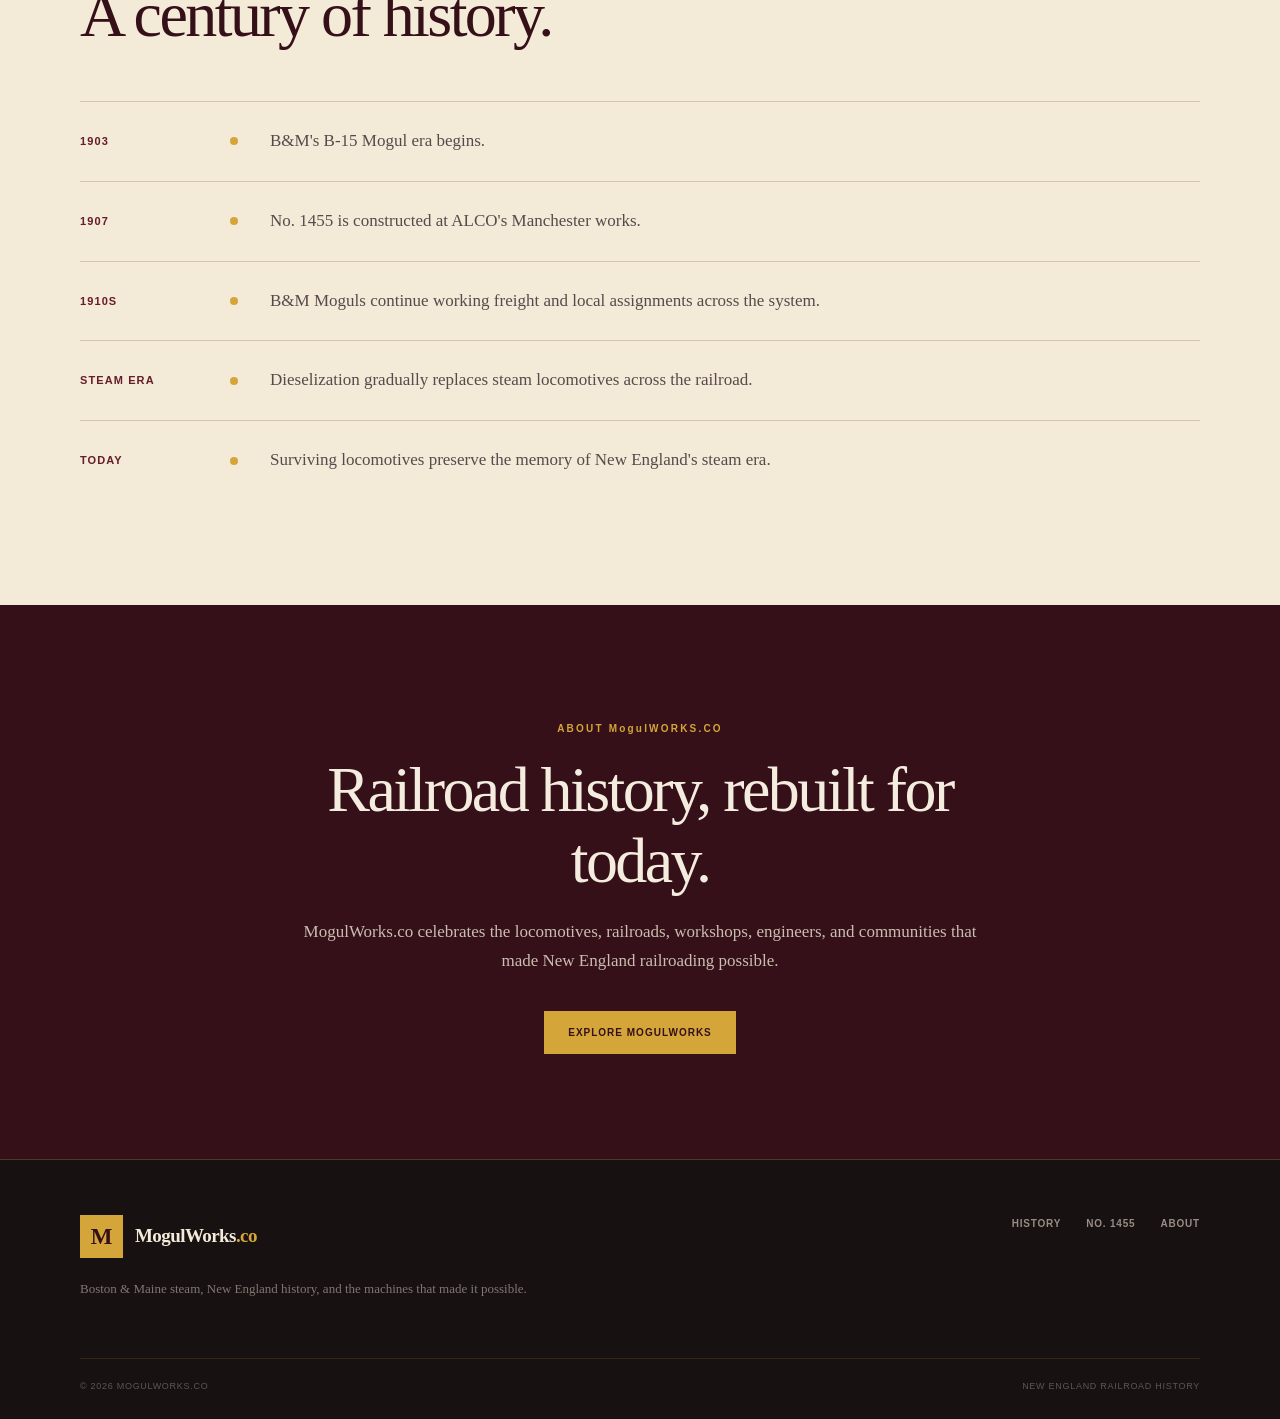
==== commit 7c333650: "Update index.html" ====
--- a/index.html
+++ b/index.html
@@ -8,10 +8,10 @@
 
   <meta
     name="description"
-    content="WogulWorks.co — Boston & Maine Moguls, New England railroad history, and the craft of steam."
+    content="MogulWorks.co — Boston & Maine Moguls, New England railroad history, and the craft of steam."
   >
 
-  <title>WogulWorks.co | Boston & Maine Moguls</title>
+  <title>MogulWorks.co | Boston & Maine Moguls</title>
 
   <link rel="stylesheet" href="style.css">
 </head>
@@ -28,7 +28,7 @@
 
         <div class="hero-copy">
 
-          <p class="eyebrow">WOGULWORKS.CO</p>
+          <p class="eyebrow">MogulWORKS.CO</p>
 
           <h1>
             Built for
@@ -226,7 +226,7 @@
         </blockquote>
 
         <p>
-          WOGULWORKS.CO
+          MogulWORKS.CO
         </p>
 
       </div>
@@ -394,7 +394,7 @@
       <div class="container about-box">
 
         <p class="eyebrow">
-          ABOUT WOGULWORKS.CO
+          ABOUT MogulWORKS.CO
         </p>
 
         <h2>
@@ -403,13 +403,13 @@
         </h2>
 
         <p>
-          WogulWorks.co celebrates the locomotives,
+          MogulWorks.co celebrates the locomotives,
           railroads, workshops, engineers, and communities
           that made New England railroading possible.
         </p>
 
         <a href="#history" class="button">
-          Explore WogulWorks
+          Explore MogulWorks
         </a>
 
       </div>
--- a/style.css
+++ b/style.css
@@ -0,0 +1,1327 @@
+:root {
+
+  --maroon: #651c2b;
+  --maroon-dark: #351019;
+  --maroon-light: #82283a;
+
+  --gold: #d4a63a;
+  --gold-light: #efd078;
+
+  --cream: #f3ead7;
+
+  --black: #171112;
+  --background: #24191b;
+  --surface: #302225;
+
+  --text: #f4ecdf;
+  --muted: #b9aca0;
+
+  --border: rgba(212, 166, 58, 0.28);
+
+  --max-width: 1120px;
+
+}
+
+
+* {
+  box-sizing: border-box;
+}
+
+
+html {
+  scroll-behavior: smooth;
+  scroll-padding-top: 85px;
+}
+
+
+body {
+
+  margin: 0;
+
+  background: var(--background);
+
+  color: var(--text);
+
+  font-family:
+    Georgia,
+    "Times New Roman",
+    serif;
+
+  font-size: 17px;
+
+  line-height: 1.7;
+
+}
+
+
+a {
+
+  color: inherit;
+
+  text-decoration: none;
+
+}
+
+
+.container {
+
+  width:
+    min(
+      var(--max-width),
+      calc(100% - 40px)
+    );
+
+  margin-inline: auto;
+
+}
+
+
+/* HEADER */
+
+.site-header {
+
+  position: sticky;
+
+  top: 0;
+
+  z-index: 100;
+
+  background:
+    rgba(53, 16, 25, .97);
+
+  border-bottom:
+    1px solid var(--border);
+
+  backdrop-filter:
+    blur(10px);
+
+}
+
+
+.nav-container {
+
+  min-height: 78px;
+
+  display: flex;
+
+  align-items: center;
+
+  justify-content: space-between;
+
+}
+
+
+.logo {
+
+  display: flex;
+
+  align-items: center;
+
+  gap: 12px;
+
+}
+
+
+.logo-mark {
+
+  width: 43px;
+
+  height: 43px;
+
+  display: grid;
+
+  place-items: center;
+
+  background: var(--gold);
+
+  color: var(--maroon-dark);
+
+  font-family:
+    Georgia,
+    serif;
+
+  font-size: 23px;
+
+  font-weight: bold;
+
+}
+
+
+.logo-name {
+
+  color: var(--cream);
+
+  font-family:
+    Georgia,
+    serif;
+
+  font-size: 19px;
+
+  font-weight: bold;
+
+  letter-spacing: -.03em;
+
+}
+
+
+.logo-name span {
+
+  color: var(--gold);
+
+}
+
+
+.main-nav {
+
+  display: flex;
+
+  align-items: center;
+
+  gap: 30px;
+
+  font-family: Arial, sans-serif;
+
+  font-size: 11px;
+
+  font-weight: bold;
+
+  letter-spacing: .1em;
+
+  text-transform: uppercase;
+
+}
+
+
+.main-nav a {
+
+  color: #d6cbbd;
+
+}
+
+
+.main-nav a:hover {
+
+  color: var(--gold-light);
+
+}
+
+
+.menu-toggle {
+
+  display: none;
+
+  width: 42px;
+
+  height: 42px;
+
+  border: 1px solid var(--border);
+
+  background: transparent;
+
+}
+
+
+.menu-toggle span {
+
+  display: block;
+
+  height: 2px;
+
+  margin: 5px;
+
+  background: var(--gold);
+
+}
+
+
+/* TYPOGRAPHY */
+
+h1,
+h2,
+h3 {
+
+  margin-top: 0;
+
+  font-weight: 400;
+
+  line-height: 1.1;
+
+}
+
+
+h1 {
+
+  margin-bottom: 28px;
+
+  font-size:
+    clamp(
+      3.5rem,
+      8vw,
+      7rem
+    );
+
+  letter-spacing:
+    -.06em;
+
+}
+
+
+h1 span {
+
+  display: block;
+
+  color: var(--gold);
+
+}
+
+
+h2 {
+
+  margin-bottom: 22px;
+
+  font-size:
+    clamp(
+      2.3rem,
+      5vw,
+      4rem
+    );
+
+  letter-spacing:
+    -.04em;
+
+}
+
+
+h3 {
+
+  margin-bottom: 12px;
+
+  color: var(--gold-light);
+
+  font-size: 1.45rem;
+
+}
+
+
+.eyebrow {
+
+  margin-bottom: 18px;
+
+  color: var(--gold);
+
+  font-family:
+    Arial,
+    sans-serif;
+
+  font-size: 10px;
+
+  font-weight: bold;
+
+  letter-spacing: .22em;
+
+}
+
+
+/* BUTTONS */
+
+.button {
+
+  display: inline-block;
+
+  padding:
+    12px 23px;
+
+  border:
+    1px solid var(--gold);
+
+  background:
+    var(--gold);
+
+  color:
+    var(--maroon-dark);
+
+  font-family:
+    Arial,
+    sans-serif;
+
+  font-size: 10px;
+
+  font-weight: bold;
+
+  letter-spacing: .1em;
+
+  text-transform: uppercase;
+
+}
+
+
+.button:hover {
+
+  background:
+    var(--gold-light);
+
+}
+
+
+.button.secondary {
+
+  background:
+    transparent;
+
+  color:
+    var(--gold);
+
+}
+
+
+.button.secondary:hover {
+
+  background:
+    var(--gold);
+
+  color:
+    var(--maroon-dark);
+
+}
+
+
+/* HERO */
+
+.hero {
+
+  position: relative;
+
+  overflow: hidden;
+
+  padding:
+    145px 0;
+
+  background:
+
+    linear-gradient(
+      110deg,
+      var(--maroon-dark),
+      var(--maroon)
+    );
+
+}
+
+
+.hero::before {
+
+  content: "";
+
+  position: absolute;
+
+  right: -200px;
+
+  top: -250px;
+
+  width: 650px;
+
+  height: 650px;
+
+  border:
+    1px solid
+    rgba(212,166,58,.15);
+
+  border-radius: 50%;
+
+  box-shadow:
+    0 0 0 60px rgba(212,166,58,.025),
+    0 0 0 120px rgba(212,166,58,.02);
+
+}
+
+
+.hero-inner {
+
+  position: relative;
+
+  z-index: 1;
+
+  display: grid;
+
+  grid-template-columns:
+    1.3fr .7fr;
+
+  gap: 80px;
+
+  align-items: center;
+
+}
+
+
+.hero-description {
+
+  max-width: 650px;
+
+  margin-bottom: 35px;
+
+  color:
+    #d4c8ba;
+
+  font-size:
+    1.15rem;
+
+}
+
+
+.hero-actions {
+
+  display: flex;
+
+  gap: 12px;
+
+  flex-wrap: wrap;
+
+}
+
+
+/* SPECIFICATION PANEL */
+
+.hero-spec {
+
+  padding: 30px;
+
+  border:
+    1px solid var(--border);
+
+  background:
+    rgba(23,17,18,.45);
+
+}
+
+
+.spec-header {
+
+  color: var(--gold);
+
+  font-family: Arial, sans-serif;
+
+  font-size: 10px;
+
+  font-weight: bold;
+
+  letter-spacing: .2em;
+
+}
+
+
+.wheel-arrangement {
+
+  margin-top: 35px;
+
+  color: var(--cream);
+
+  font-family:
+    Georgia,
+    serif;
+
+  font-size: 5rem;
+
+  line-height: 1;
+
+}
+
+
+.spec-name {
+
+  margin-top: 8px;
+
+  color: var(--gold-light);
+
+  font-family: Arial, sans-serif;
+
+  font-size: 11px;
+
+  font-weight: bold;
+
+  letter-spacing: .25em;
+
+}
+
+
+.spec-rule {
+
+  height: 1px;
+
+  margin: 25px 0;
+
+  background:
+    var(--border);
+
+}
+
+
+.spec-grid {
+
+  display: grid;
+
+  grid-template-columns:
+    1fr 1fr;
+
+  gap: 12px;
+
+  font-family: Arial, sans-serif;
+
+  font-size: 10px;
+
+}
+
+
+.spec-grid span {
+
+  color: var(--muted);
+
+}
+
+
+.spec-grid strong {
+
+  color: var(--cream);
+
+}
+
+
+/* SECTIONS */
+
+.section {
+
+  padding:
+    105px 0;
+
+}
+
+
+.intro {
+
+  background:
+    var(--cream);
+
+  color:
+    var(--maroon-dark);
+
+}
+
+
+.intro-grid {
+
+  display: grid;
+
+  grid-template-columns:
+    1fr 1fr;
+
+  gap: 90px;
+
+}
+
+
+.intro .eyebrow {
+
+  color:
+    var(--maroon);
+
+}
+
+
+.intro-copy p {
+
+  color:
+    #59494c;
+
+}
+
+
+.intro-copy p:last-child {
+
+  margin-bottom: 0;
+
+}
+
+
+/* HISTORY */
+
+.section-heading {
+
+  max-width: 700px;
+
+  margin-bottom: 50px;
+
+}
+
+
+.section-heading > p:last-child {
+
+  color:
+    var(--muted);
+
+}
+
+
+.cards {
+
+  display: grid;
+
+  grid-template-columns:
+    repeat(3,1fr);
+
+  gap: 20px;
+
+}
+
+
+.card {
+
+  padding: 32px;
+
+  border:
+    1px solid var(--border);
+
+  border-top:
+    3px solid var(--gold);
+
+  background:
+    var(--surface);
+
+}
+
+
+.card-number {
+
+  margin-bottom: 30px;
+
+  color:
+    var(--gold);
+
+  font-family:
+    Arial,
+    sans-serif;
+
+  font-size: 10px;
+
+  font-weight: bold;
+
+  letter-spacing: .15em;
+
+}
+
+
+.card p {
+
+  margin-bottom: 0;
+
+  color:
+    var(--muted);
+
+  font-size: 15px;
+
+}
+
+
+/* QUOTE */
+
+.quote-section {
+
+  padding:
+    100px 0;
+
+  text-align:
+    center;
+
+  background:
+    var(--maroon);
+
+}
+
+
+blockquote {
+
+  max-width: 850px;
+
+  margin:
+    0 auto 25px;
+
+  color:
+    var(--gold-light);
+
+  font-size:
+    clamp(
+      2rem,
+      5vw,
+      4rem
+    );
+
+  line-height:
+    1.2;
+
+  letter-spacing:
+    -.04em;
+
+}
+
+
+.quote-section p {
+
+  margin: 0;
+
+  color:
+    rgba(255,255,255,.5);
+
+  font-family:
+    Arial,
+    sans-serif;
+
+  font-size: 10px;
+
+  font-weight: bold;
+
+  letter-spacing: .25em;
+
+}
+
+
+/* 1455 */
+
+.locomotive {
+
+  background:
+    var(--surface);
+
+}
+
+
+.locomotive-grid {
+
+  display: grid;
+
+  grid-template-columns:
+    .75fr 1.25fr;
+
+  align-items:
+    center;
+
+  gap: 85px;
+
+}
+
+
+.number-plate {
+
+  min-height:
+    350px;
+
+  display:
+    flex;
+
+  flex-direction:
+    column;
+
+  align-items:
+    center;
+
+  justify-content:
+    center;
+
+  background:
+    var(--maroon);
+
+  border:
+    1px solid var(--gold);
+
+  text-align:
+    center;
+
+}
+
+
+.number-plate span {
+
+  color:
+    var(--gold-light);
+
+  font-family:
+    Arial,
+    sans-serif;
+
+  font-size: 10px;
+
+  font-weight: bold;
+
+  letter-spacing: .2em;
+
+}
+
+
+.number-plate strong {
+
+  color:
+    var(--gold);
+
+  font-family:
+    Georgia,
+    serif;
+
+  font-size:
+    clamp(5rem,10vw,9rem);
+
+  font-weight: 400;
+
+  line-height: 1;
+
+}
+
+
+.number-plate small {
+
+  margin-top: 15px;
+
+  color:
+    #b9aaa0;
+
+  font-family:
+    Arial,
+    sans-serif;
+
+  font-size: 8px;
+
+  letter-spacing: .15em;
+
+}
+
+
+.locomotive-copy p {
+
+  color:
+    var(--muted);
+
+}
+
+
+.text-link {
+
+  display: inline-block;
+
+  margin-top: 10px;
+
+  color:
+    var(--gold-light);
+
+  font-family:
+    Arial,
+    sans-serif;
+
+  font-size: 10px;
+
+  font-weight: bold;
+
+  letter-spacing: .08em;
+
+  text-transform: uppercase;
+
+}
+
+
+/* TIMELINE */
+
+.timeline {
+
+  background:
+    var(--cream);
+
+  color:
+    var(--maroon-dark);
+
+}
+
+
+.timeline .eyebrow {
+
+  color:
+    var(--maroon);
+
+}
+
+
+.timeline-row {
+
+  display: grid;
+
+  grid-template-columns:
+    130px 20px 1fr;
+
+  gap: 20px;
+
+  align-items: center;
+
+  padding: 25px 0;
+
+  border-top:
+    1px solid
+    rgba(101,28,43,.2);
+
+}
+
+
+.timeline-row strong {
+
+  color:
+    var(--maroon);
+
+  font-family:
+    Arial,
+    sans-serif;
+
+  font-size: 11px;
+
+  letter-spacing: .1em;
+
+  text-transform: uppercase;
+
+}
+
+
+.timeline-row span {
+
+  width: 8px;
+
+  height: 8px;
+
+  border-radius: 50%;
+
+  background:
+    var(--gold);
+
+}
+
+
+.timeline-row p {
+
+  margin: 0;
+
+  color:
+    #59494c;
+
+}
+
+
+/* ABOUT */
+
+.about {
+
+  text-align:
+    center;
+
+  background:
+    var(--maroon-dark);
+
+}
+
+
+.about-box {
+
+  max-width: 700px;
+
+}
+
+
+.about-box > p:not(.eyebrow) {
+
+  margin-bottom: 35px;
+
+  color:
+    #cbbdb0;
+
+}
+
+
+/* FOOTER */
+
+.site-footer {
+
+  padding:
+    55px 0 25px;
+
+  background:
+    var(--black);
+
+  border-top:
+    1px solid var(--border);
+
+}
+
+
+.footer-main {
+
+  display: flex;
+
+  justify-content:
+    space-between;
+
+  gap: 50px;
+
+}
+
+
+.footer-main p {
+
+  max-width: 450px;
+
+  margin-top: 20px;
+
+  color:
+    #83766f;
+
+  font-size: 13px;
+
+}
+
+
+.footer-links {
+
+  display: flex;
+
+  gap: 25px;
+
+  font-family:
+    Arial,
+    sans-serif;
+
+  font-size: 10px;
+
+  font-weight: bold;
+
+  letter-spacing: .08em;
+
+  text-transform: uppercase;
+
+}
+
+
+.footer-links a {
+
+  color:
+    #988c84;
+
+}
+
+
+.footer-links a:hover {
+
+  color:
+    var(--gold);
+
+}
+
+
+.footer-bottom {
+
+  display: flex;
+
+  justify-content:
+    space-between;
+
+  gap: 15px;
+
+  margin-top: 45px;
+
+  padding-top: 20px;
+
+  border-top:
+    1px solid
+    rgba(212,166,58,.15);
+
+  color:
+    #5f5652;
+
+  font-family:
+    Arial,
+    sans-serif;
+
+  font-size: 9px;
+
+  letter-spacing: .08em;
+
+  text-transform: uppercase;
+
+}
+
+
+/* MOBILE */
+
+@media (max-width: 768px) {
+
+  .container {
+
+    width:
+      calc(100% - 32px);
+
+  }
+
+
+  .nav-container {
+
+    min-height: 68px;
+
+  }
+
+
+  .menu-toggle {
+
+    display: block;
+
+  }
+
+
+  .main-nav {
+
+    display: none;
+
+    position: absolute;
+
+    top: 68px;
+
+    left: 0;
+
+    right: 0;
+
+    flex-direction: column;
+
+    align-items: stretch;
+
+    gap: 0;
+
+    padding: 10px 16px 18px;
+
+    background:
+      var(--maroon-dark);
+
+    border-bottom:
+      1px solid var(--border);
+
+  }
+
+
+  .main-nav.is-open {
+
+    display: flex;
+
+  }
+
+
+  .main-nav a {
+
+    padding: 13px 0;
+
+    border-bottom:
+      1px solid
+      rgba(212,166,58,.15);
+
+  }
+
+
+  .hero {
+
+    padding:
+      90px 0;
+
+  }
+
+
+  .hero-inner {
+
+    grid-template-columns:
+      1fr;
+
+    gap: 55px;
+
+  }
+
+
+  .hero-spec {
+
+    max-width: 450px;
+
+  }
+
+
+  .section {
+
+    padding:
+      75px 0;
+
+  }
+
+
+  .intro-grid {
+
+    grid-template-columns:
+      1fr;
+
+    gap: 25px;
+
+  }
+
+
+  .cards {
+
+    grid-template-columns:
+      1fr;
+
+  }
+
+
+  .locomotive-grid {
+
+    grid-template-columns:
+      1fr;
+
+    gap: 40px;
+
+  }
+
+
+  .number-plate {
+
+    min-height:
+      250px;
+
+  }
+
+
+  .timeline-row {
+
+    grid-template-columns:
+      80px 15px 1fr;
+
+    gap: 12px;
+
+  }
+
+
+  .footer-main {
+
+    flex-direction:
+      column;
+
+  }
+
+
+  .footer-links {
+
+    flex-wrap:
+      wrap;
+
+  }
+
+
+  .footer-bottom {
+
+    flex-direction:
+      column;
+
+    gap: 5px;
+
+  }
+
+}
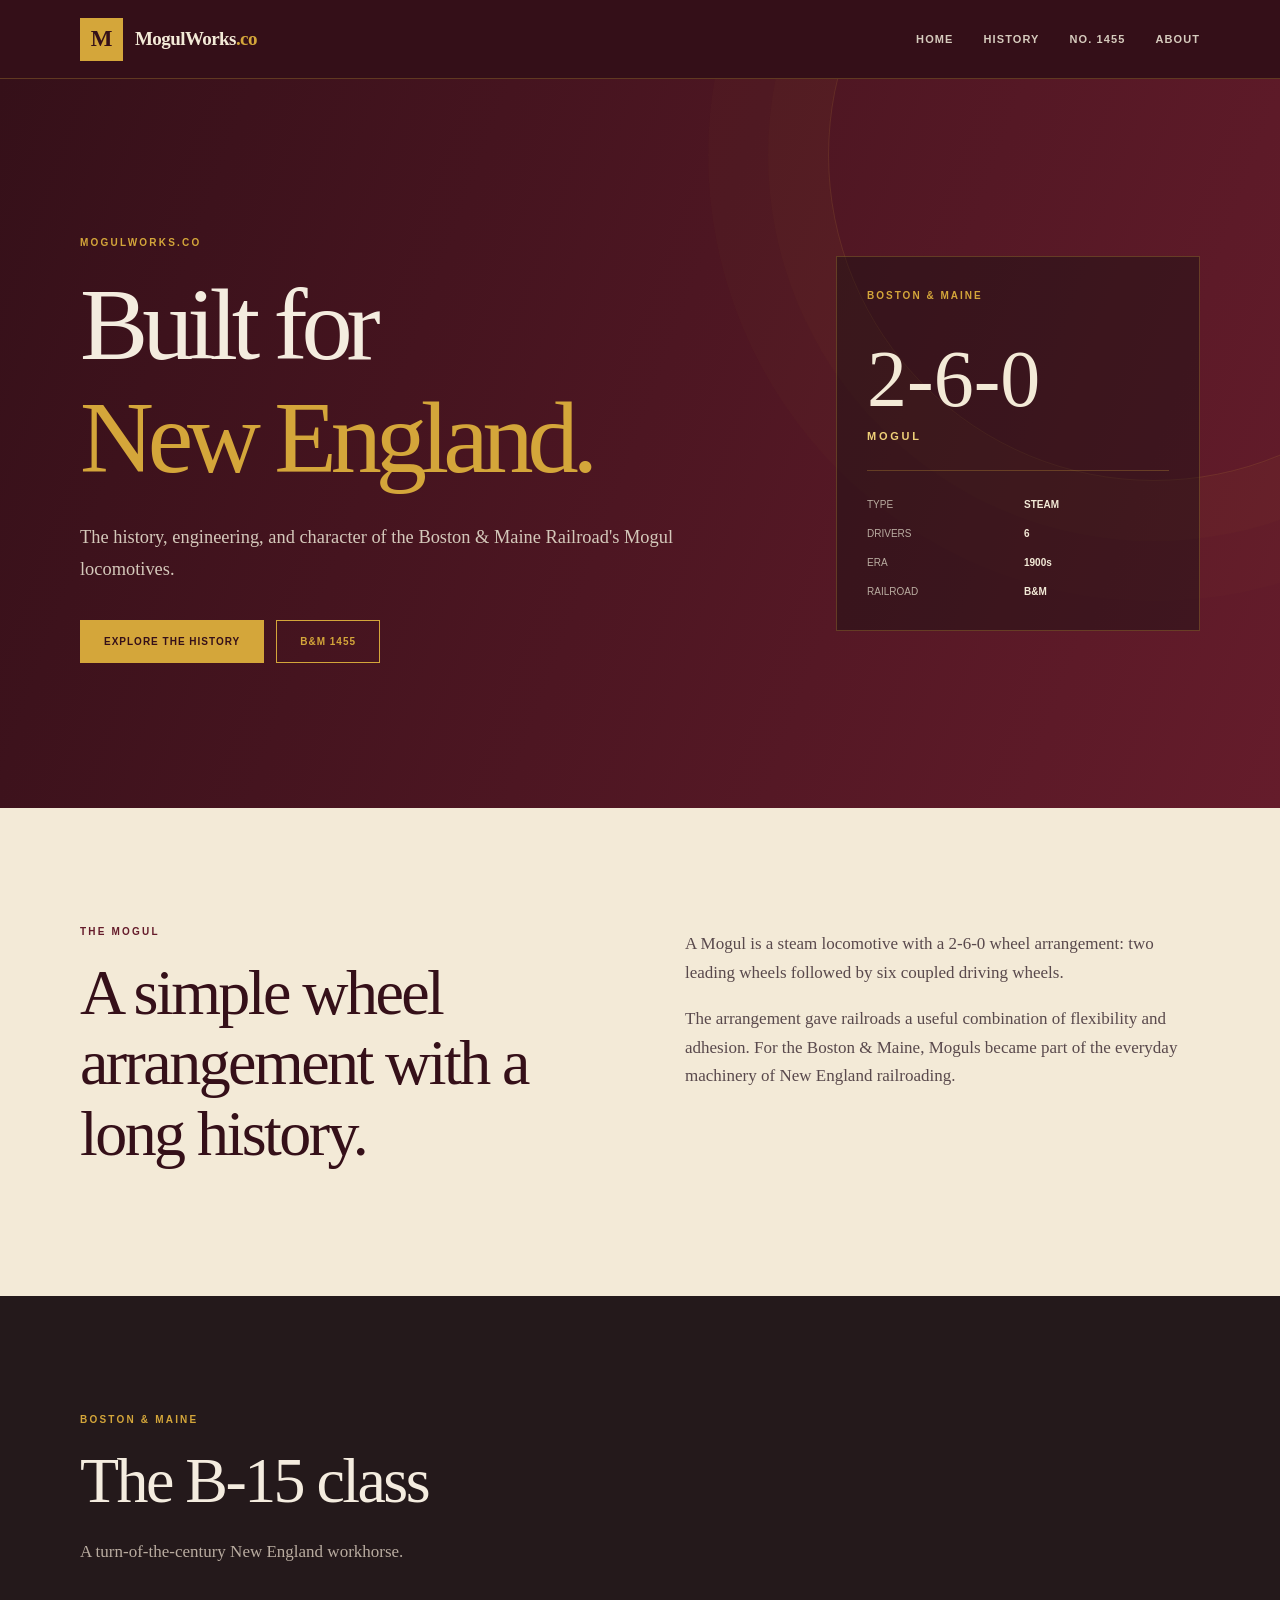
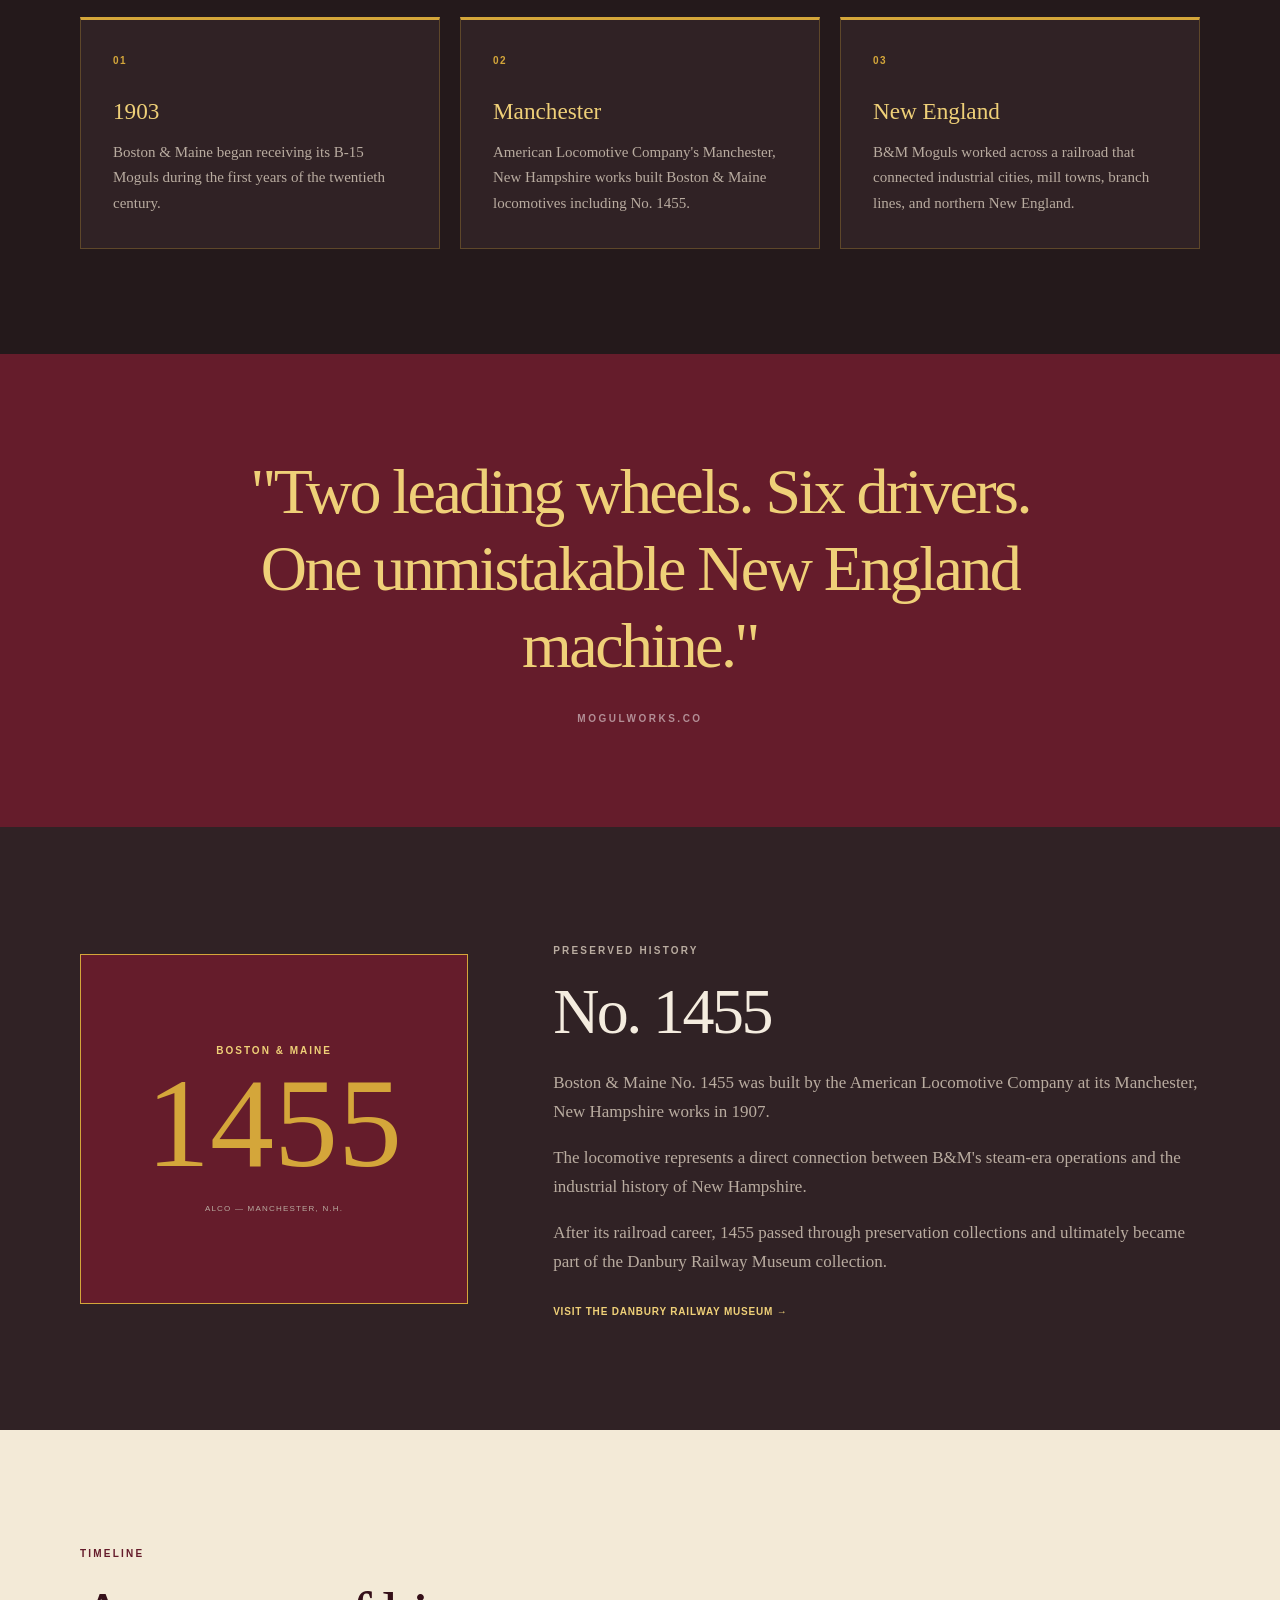
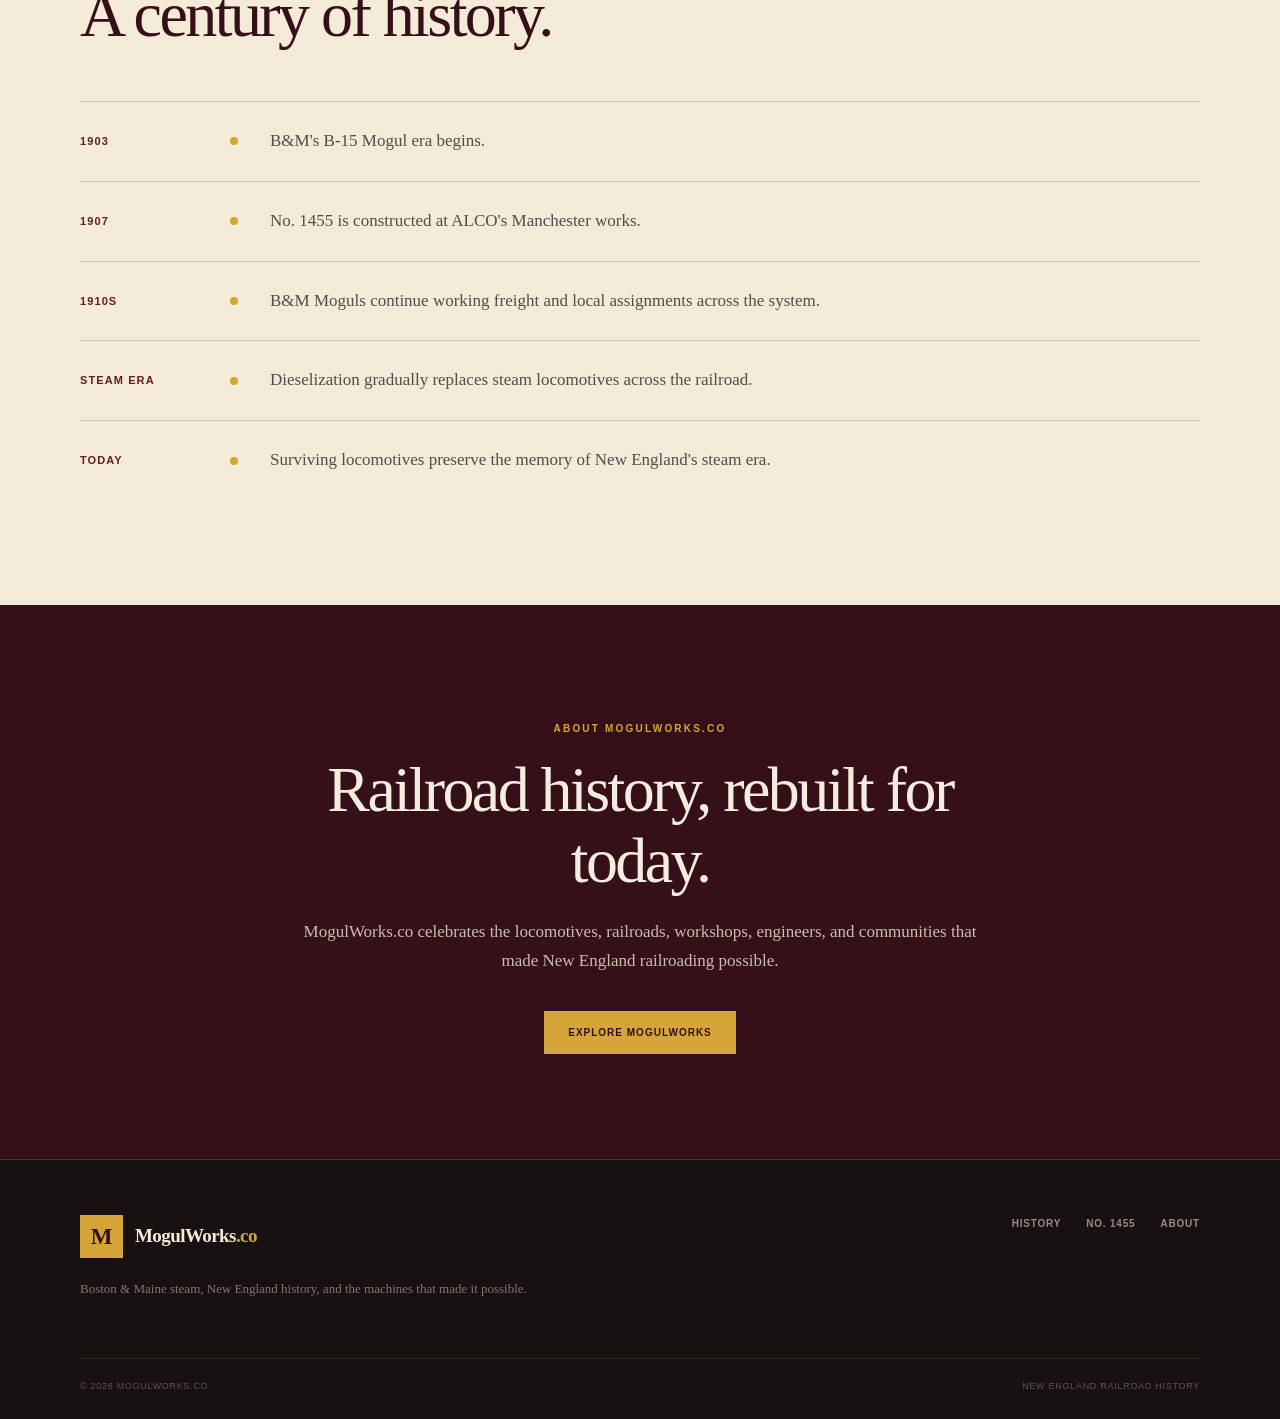
==== commit 3676c4b5: "Update index.html" ====
--- a/index.html
+++ b/index.html
@@ -28,7 +28,7 @@
 
         <div class="hero-copy">
 
-          <p class="eyebrow">MogulWORKS.CO</p>
+          <p class="eyebrow">MOGULWORKS.CO</p>
 
           <h1>
             Built for
@@ -226,7 +226,7 @@
         </blockquote>
 
         <p>
-          MogulWORKS.CO
+          MOGULWORKS.CO
         </p>
 
       </div>
@@ -394,7 +394,7 @@
       <div class="container about-box">
 
         <p class="eyebrow">
-          ABOUT MogulWORKS.CO
+          ABOUT MOGULWORKS.CO
         </p>
 
         <h2>
